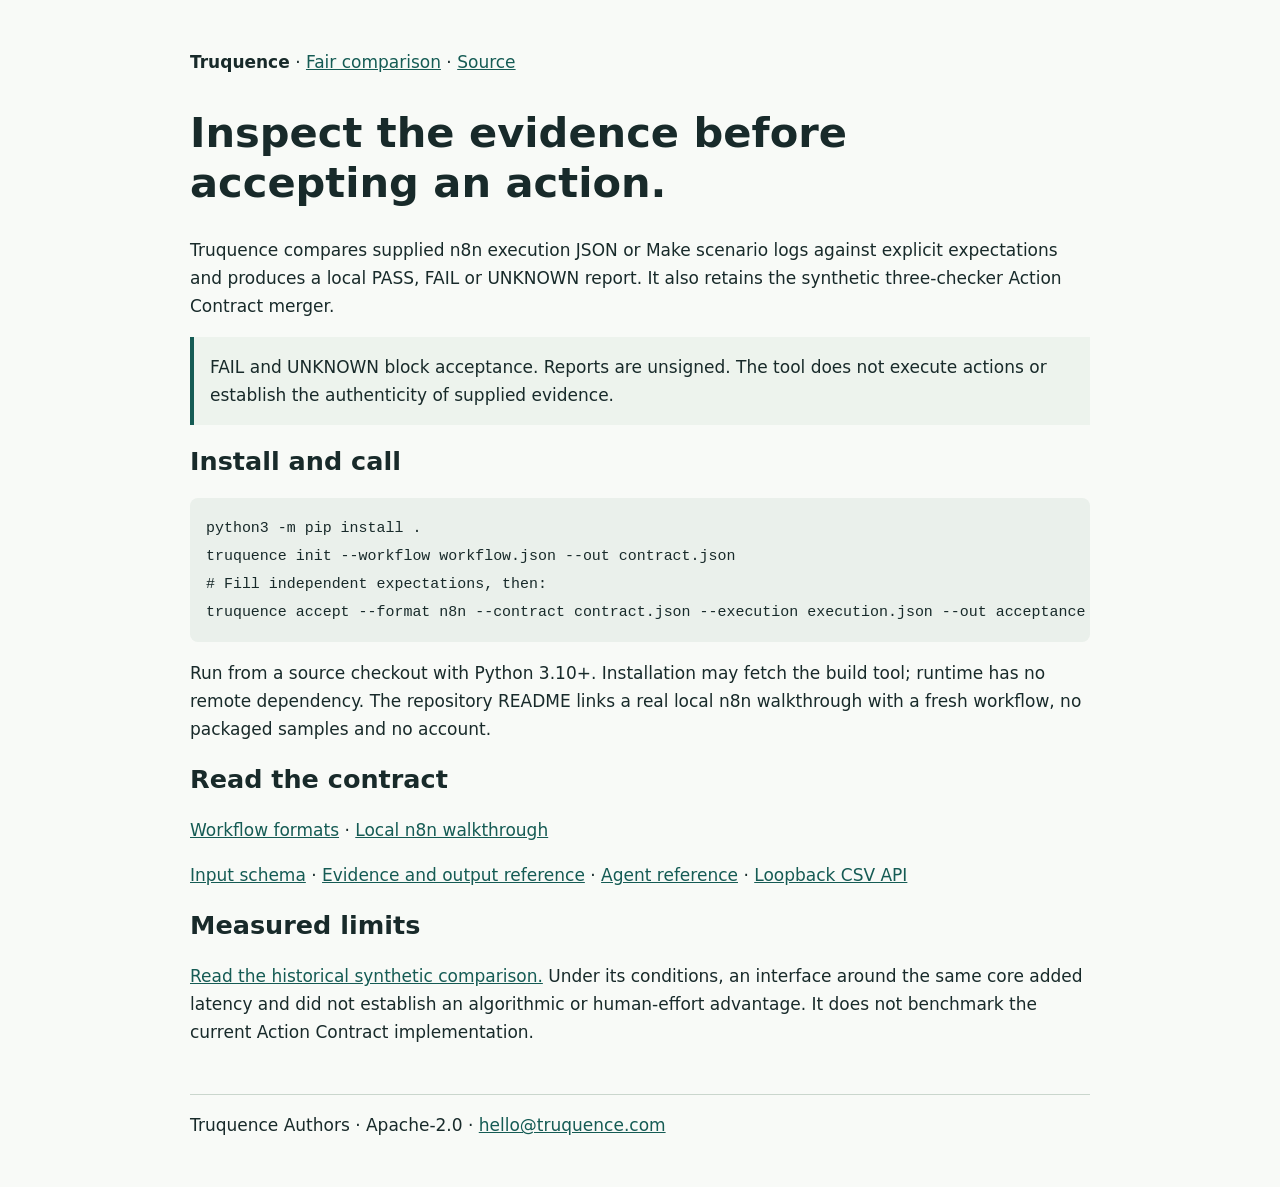
==== docs/index.html @ c372d0d7 "Publish Truquence 0.1.0" ====
<!doctype html>
<html lang="en"><meta charset="utf-8"><meta name="viewport" content="width=device-width,initial-scale=1"><title>Truquence — local action acceptance</title><link rel="stylesheet" href="style.css">
<body><nav><strong>Truquence</strong> · <a href="comparison/">Fair comparison</a> · <a href="https://github.com/cplj/truquence-public">Source</a></nav>
<main><h1>Inspect the evidence before accepting an action.</h1><p>Truquence compares supplied n8n execution JSON or Make scenario logs against explicit expectations and produces a local PASS, FAIL or UNKNOWN report. It also retains the synthetic three-checker Action Contract merger.</p>
<p class="note">FAIL and UNKNOWN block acceptance. Reports are unsigned. The tool does not execute actions or establish the authenticity of supplied evidence.</p>
<h2>Install and call</h2><pre><code>python3 -m pip install .
truquence init --workflow workflow.json --out contract.json
# Fill independent expectations, then:
truquence accept --format n8n --contract contract.json --execution execution.json --out acceptance</code></pre>
<p>Run from a source checkout with Python 3.10+. Installation may fetch the build tool; runtime has no remote dependency. The repository README links a real local n8n walkthrough with a fresh workflow, no packaged samples and no account.</p>
<h2>Read the contract</h2><p><a href="https://github.com/cplj/truquence-public/blob/main/docs/workflows.md">Workflow formats</a> · <a href="https://github.com/cplj/truquence-public/blob/main/docs/local-n8n.md">Local n8n walkthrough</a></p><p><a href="https://github.com/cplj/truquence-public/blob/main/src/actioncontract/schema/action_contract.schema.json">Input schema</a> · <a href="https://github.com/cplj/truquence-public/blob/main/docs/contracts.md">Evidence and output reference</a> · <a href="https://github.com/cplj/truquence-public/blob/main/llms.txt">Agent reference</a> · <a href="https://github.com/cplj/truquence-public/blob/main/openapi.yaml">Loopback CSV API</a></p>
<h2>Measured limits</h2><p><a href="comparison/">Read the historical synthetic comparison.</a> Under its conditions, an interface around the same core added latency and did not establish an algorithmic or human-effort advantage. It does not benchmark the current Action Contract implementation.</p></main><footer>Truquence Authors · Apache-2.0 · <a href="mailto:hello@truquence.com">hello@truquence.com</a></footer></body></html>
---- docs/style.css ----
body{font:17px/1.65 system-ui,sans-serif;color:#182a2a;background:#f8faf7;max-width:900px;margin:3rem auto;padding:0 1.2rem}a{color:#155b54}h1,h2{line-height:1.2}h1{font-size:2.6rem}pre{padding:1rem;background:#eaf0eb;overflow:auto;border-radius:8px}code{font-size:.88em}table{border-collapse:collapse;width:100%;display:block;overflow:auto}td,th{padding:.7rem;border:1px solid #cad6cd;text-align:left}nav{margin-bottom:2rem}.note{padding:1rem;border-left:4px solid #155b54;background:#edf3ed}footer{margin-top:3rem;border-top:1px solid #cad6cd;padding-top:1rem}
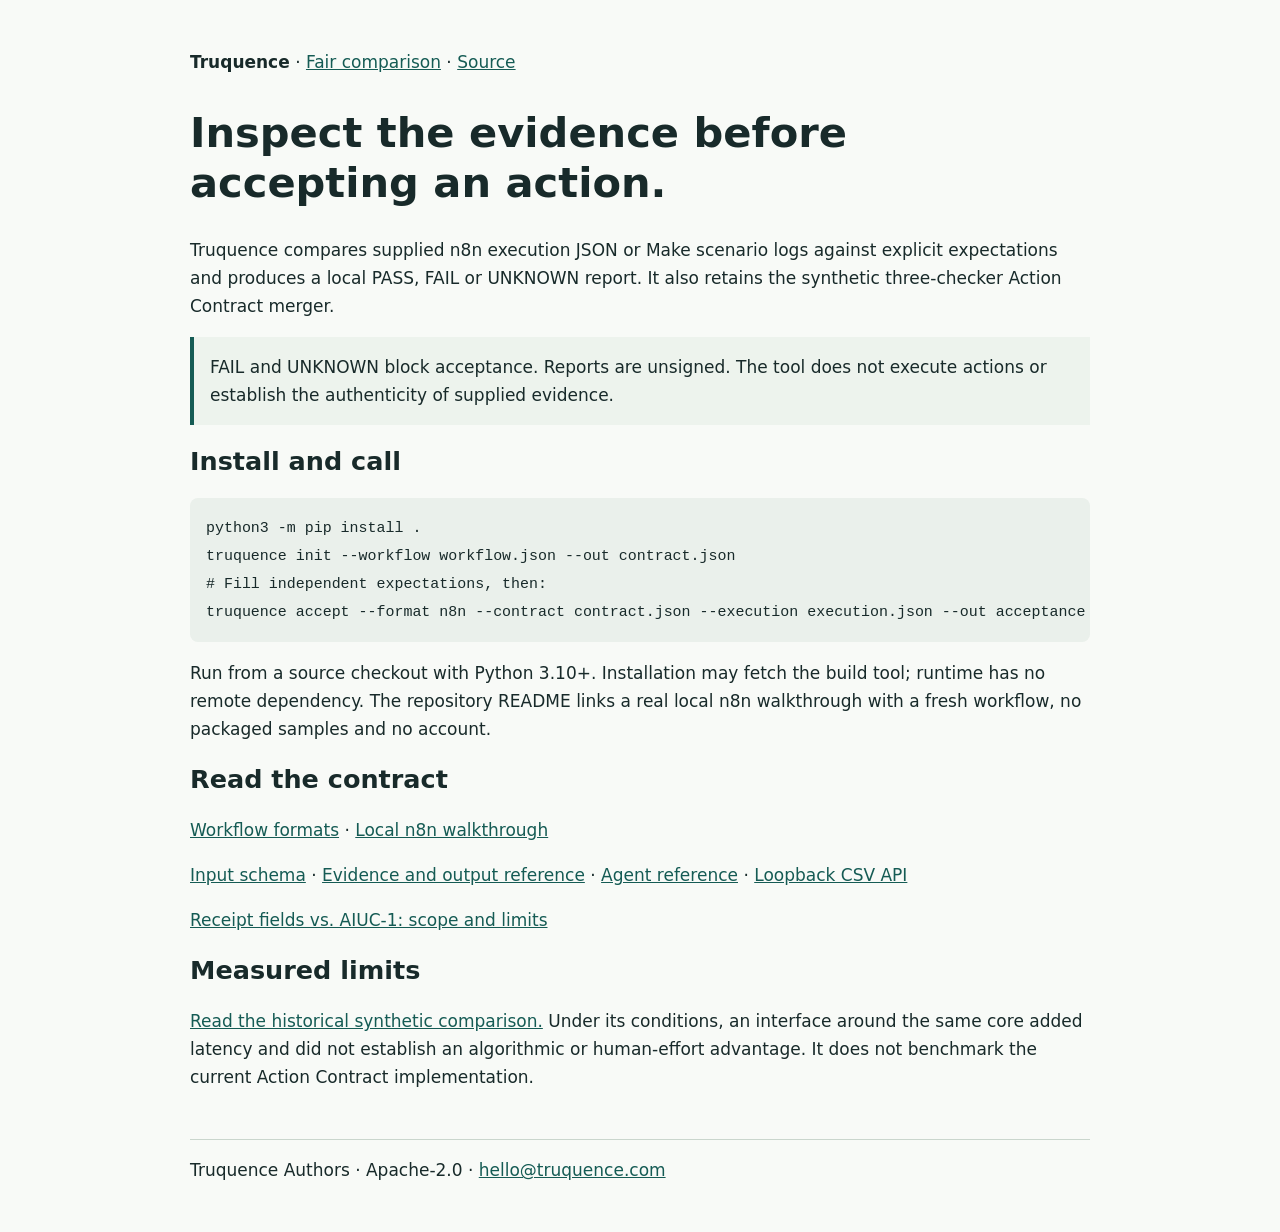
==== commit 292b090f: "Document receipt field correspondence with AIUC-1" ====
--- a/docs/index.html
+++ b/docs/index.html
@@ -9,4 +9,5 @@
 truquence accept --format n8n --contract contract.json --execution execution.json --out acceptance</code></pre>
 <p>Run from a source checkout with Python 3.10+. Installation may fetch the build tool; runtime has no remote dependency. The repository README links a real local n8n walkthrough with a fresh workflow, no packaged samples and no account.</p>
 <h2>Read the contract</h2><p><a href="https://github.com/cplj/truquence-public/blob/main/docs/workflows.md">Workflow formats</a> · <a href="https://github.com/cplj/truquence-public/blob/main/docs/local-n8n.md">Local n8n walkthrough</a></p><p><a href="https://github.com/cplj/truquence-public/blob/main/src/actioncontract/schema/action_contract.schema.json">Input schema</a> · <a href="https://github.com/cplj/truquence-public/blob/main/docs/contracts.md">Evidence and output reference</a> · <a href="https://github.com/cplj/truquence-public/blob/main/llms.txt">Agent reference</a> · <a href="https://github.com/cplj/truquence-public/blob/main/openapi.yaml">Loopback CSV API</a></p>
+<p><a href="https://github.com/cplj/truquence-public/blob/main/docs/aiuc1-receipt-fields.md">Receipt fields vs. AIUC-1: scope and limits</a></p>
 <h2>Measured limits</h2><p><a href="comparison/">Read the historical synthetic comparison.</a> Under its conditions, an interface around the same core added latency and did not establish an algorithmic or human-effort advantage. It does not benchmark the current Action Contract implementation.</p></main><footer>Truquence Authors · Apache-2.0 · <a href="mailto:hello@truquence.com">hello@truquence.com</a></footer></body></html>
